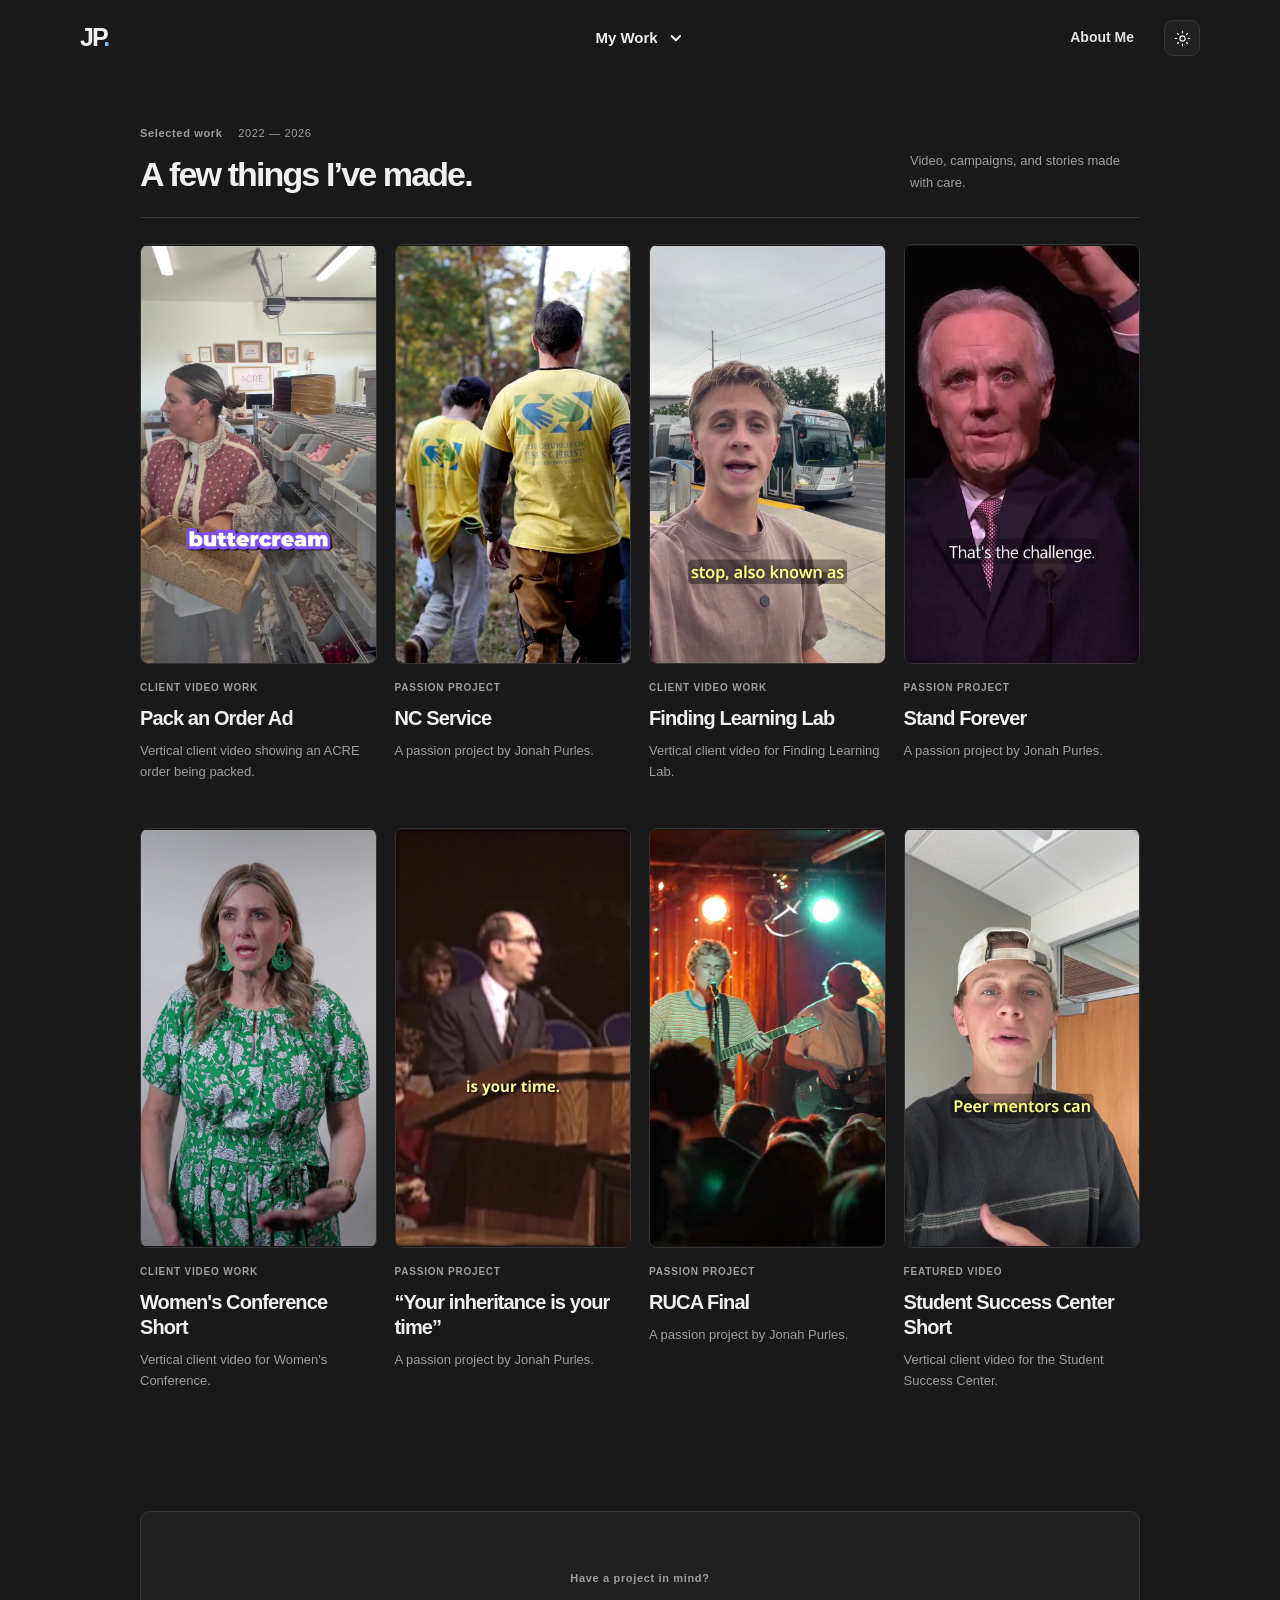
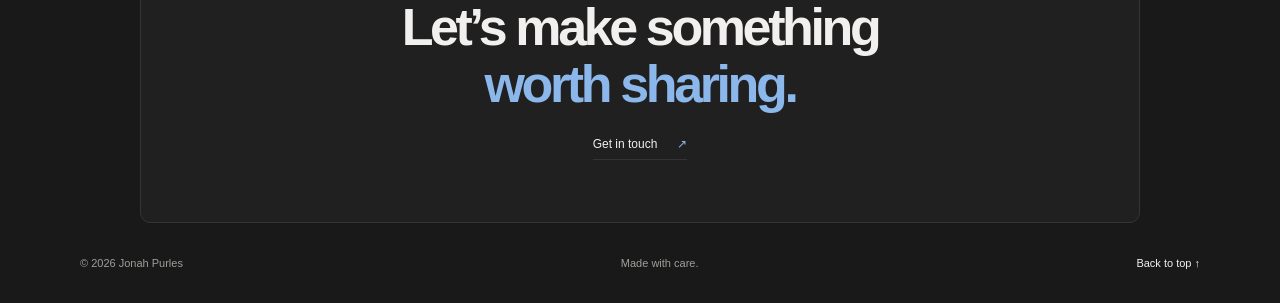
==== index.html @ 1779575d "Initial portfolio site" ====
<!doctype html>
<html lang="en" data-theme="dark">
  <head>
    <meta charset="utf-8" />
    <meta name="viewport" content="width=device-width, initial-scale=1" />
    <meta name="description" content="The content portfolio of Jonah Purles." />
    <meta name="theme-color" content="#191919" />
    <title>Jonah Purles — Content</title>
    <link rel="stylesheet" href="styles.css" />
    <script src="script.js" defer></script>
  </head>
  <body class="content-page">
    <header class="site-header" id="top">
      <a class="wordmark" href="index.html" aria-label="Jonah Purles, Content home">JP<span>.</span></a>
      <button class="nav-link work-menu-trigger is-current" type="button" aria-haspopup="dialog" aria-expanded="false" aria-controls="work-menu">
          <span class="work-menu-label">My Work</span>
          <svg class="menu-chevron" viewBox="0 0 16 16" aria-hidden="true"><path d="m4 6 4 4 4-4" /></svg>
      </button>
      <nav class="main-nav" aria-label="Main navigation">
        <a class="nav-link" href="about.html">About Me</a>
      </nav>
      <button class="theme-toggle" type="button" aria-label="Switch to light mode" title="Switch color theme">
        <svg class="icon-sun" viewBox="0 0 24 24" aria-hidden="true"><circle cx="12" cy="12" r="3.7"/><path d="M12 2v2m0 16v2M4.93 4.93l1.42 1.42m11.3 11.3 1.42 1.42M2 12h2m16 0h2M4.93 19.07l1.42-1.42m11.3-11.3 1.42-1.42"/></svg>
        <svg class="icon-moon" viewBox="0 0 24 24" aria-hidden="true"><path d="M20.2 15.2A8.6 8.6 0 0 1 8.8 3.8 8.7 8.7 0 1 0 20.2 15.2Z"/></svg>
      </button>
    </header>

    <div class="work-menu-overlay" hidden>
      <button class="work-menu-backdrop" type="button" tabindex="-1" aria-label="Close section menu"></button>
      <section class="work-menu-panel" id="work-menu" role="dialog" aria-modal="true" aria-label="Choose a portfolio section" tabindex="-1">
        <div class="work-menu-options" role="group" aria-label="Portfolio sections">
          <button class="work-menu-option is-selected" type="button" aria-pressed="true" data-section="all"><span>My Work</span></button>
          <button class="work-menu-option" type="button" aria-pressed="false" data-section="byu"><span>Client Video Work</span></button>
          <button class="work-menu-option" type="button" aria-pressed="false" data-section="ad-creation"><span>Ad Creation</span></button>
          <button class="work-menu-option" type="button" aria-pressed="false" data-section="passion"><span>Passion Projects</span></button>
          <button class="work-menu-option" type="button" aria-pressed="false" data-section="favorites"><span>My Favorites</span></button>
          <button class="work-menu-option" type="button" aria-pressed="false" data-section="archive"><span>Archive</span></button>
        </div>
      </section>
    </div>

    <main>
      <section class="work-section" id="work" aria-labelledby="work-title">
        <div class="section-heading"><div><p class="eyebrow">Selected work <span>2022 — 2026</span></p><h2 id="work-title">A few things I’ve made.</h2></div><p class="section-intro">Video, campaigns, and stories made with care.</p></div>
        <div class="work-list">
          <article class="work-item" data-sections="byu favorites ad-creation" data-home-featured>
            <div class="media-placeholder"><video class="project-video" muted playsinline loop preload="none" aria-hidden="true" data-src="assets/videos/acre-pack-an-order.mp4" data-poster="assets/posters/acre-pack-an-order.jpg"></video><img class="project-poster" src="assets/posters/acre-pack-an-order.jpg" alt="" aria-hidden="true"><div class="video-art art-one" aria-hidden="true"><span class="media-caption">CLIENT VIDEO WORK</span><span class="media-word">PACK AN<br />ORDER AD</span><span class="play-mark">▶</span></div></div>
            <div class="work-copy"><p class="work-index">CLIENT VIDEO WORK</p><h3>Pack an Order Ad</h3><p>Vertical client video showing an ACRE order being packed.</p></div>
          </article>
          <article class="work-item" data-sections="ad-creation">
            <div class="media-placeholder"><video class="project-video" muted playsinline loop preload="none" aria-hidden="true" data-src="" data-image="assets/images/course-load-ad.png"></video><img class="project-poster" src="assets/images/course-load-ad.png" alt="" aria-hidden="true"><div class="video-art art-two" aria-hidden="true"><span class="media-caption">AD CREATION</span><span class="media-word">COURSE<br />LOAD</span><span class="play-mark">▶</span></div></div>
            <div class="work-copy"><p class="work-index">AD CREATION</p><h3>Course Load</h3><p>Vertical ad creative for BYU Independent Study.</p></div>
          </article>
          <article class="work-item" data-sections="passion favorites" data-passion-order="1" data-home-featured>
            <div class="media-placeholder"><video class="project-video" muted playsinline loop preload="none" aria-hidden="true" data-src="assets/videos/nc-service.mp4" data-poster="assets/posters/nc-service.jpg"></video><img class="project-poster" src="assets/posters/nc-service.jpg" alt="" aria-hidden="true"><div class="video-art art-three" aria-hidden="true"><span class="media-caption">PASSION PROJECT</span><span class="media-word">NC<br />SERVICE</span><span class="play-mark">▶</span></div></div>
            <div class="work-copy"><p class="work-index">PASSION PROJECT</p><h3>NC Service</h3><p>A passion project by Jonah Purles.</p></div>
          </article>
          <article class="work-item" data-sections="byu" data-home-featured>
            <div class="media-placeholder"><video class="project-video" muted playsinline loop preload="none" aria-hidden="true" data-src="assets/videos/finding-learning-lab.mp4" data-poster="assets/posters/finding-learning-lab.jpg"></video><img class="project-poster" src="assets/posters/finding-learning-lab.jpg" alt="" aria-hidden="true"><div class="video-art art-four" aria-hidden="true"><span class="media-caption">CLIENT VIDEO WORK</span><span class="media-word">LEARNING<br />LAB</span><span class="play-mark">▶</span></div></div>
            <div class="work-copy"><p class="work-index">CLIENT VIDEO WORK</p><h3>Finding Learning Lab</h3><p>Vertical client video for Finding Learning Lab.</p></div>
          </article>
          <article class="work-item" data-sections="ad-creation">
            <div class="media-placeholder"><video class="project-video" muted playsinline loop preload="none" aria-hidden="true" data-src="" data-image="assets/images/high-school-values-ad.png"></video><img class="project-poster" src="assets/images/high-school-values-ad.png" alt="" aria-hidden="true"><div class="video-art art-five" aria-hidden="true"><span class="media-caption">AD CREATION</span><span class="media-word">HIGH SCHOOL<br />VALUES</span><span class="play-mark">▶</span></div></div>
            <div class="work-copy"><p class="work-index">AD CREATION</p><h3>High School Values</h3><p>Vertical ad creative for BYU Independent Study.</p></div>
          </article>
          <article class="work-item" data-sections="passion favorites" data-passion-order="3" data-home-featured>
            <div class="media-placeholder"><video class="project-video" muted playsinline loop preload="none" aria-hidden="true" data-src="assets/videos/stand-forever.mp4" data-poster="assets/posters/stand-forever.jpg"></video><img class="project-poster" src="assets/posters/stand-forever.jpg" alt="" aria-hidden="true"><div class="video-art art-six" aria-hidden="true"><span class="media-caption">PASSION PROJECT</span><span class="media-word">STAND<br />FOREVER</span><span class="play-mark">▶</span></div></div>
            <div class="work-copy"><p class="work-index">PASSION PROJECT</p><h3>Stand Forever</h3><p>A passion project by Jonah Purles.</p></div>
          </article>
          <article class="work-item" data-sections="byu" data-home-featured>
            <div class="media-placeholder"><video class="project-video" muted playsinline loop preload="none" aria-hidden="true" data-src="assets/videos/wcsc-steps.mp4" data-poster="assets/posters/wcsc-steps.jpg"></video><img class="project-poster" src="assets/posters/wcsc-steps.jpg" alt="" aria-hidden="true"><div class="video-art art-one" aria-hidden="true"><span class="media-caption">CLIENT VIDEO WORK</span><span class="media-word">WOMEN'S<br />CONFERENCE</span><span class="play-mark">▶</span></div></div>
            <div class="work-copy"><p class="work-index">CLIENT VIDEO WORK</p><h3>Women's Conference Short</h3><p>Vertical client video for Women's Conference.</p></div>
          </article>
          <article class="work-item" data-sections="ad-creation">
            <div class="media-placeholder"><video class="project-video" muted playsinline loop preload="none" aria-hidden="true" data-src="" data-image="assets/images/spooky-semester-ad.png"></video><img class="project-poster" src="assets/images/spooky-semester-ad.png" alt="" aria-hidden="true"><div class="video-art art-two" aria-hidden="true"><span class="media-caption">AD CREATION</span><span class="media-word">SPOOKY<br />SEMESTER</span><span class="play-mark">▶</span></div></div>
            <div class="work-copy"><p class="work-index">AD CREATION</p><h3>Spooky Semester</h3><p>Vertical ad creative for BYU Independent Study.</p></div>
          </article>
          <article class="work-item" data-sections="passion" data-passion-order="4" data-home-featured>
            <div class="media-placeholder"><video class="project-video" muted playsinline loop preload="none" aria-hidden="true" data-src="assets/videos/eyring-inheritance.mp4" data-poster="assets/posters/eyring-inheritance.jpg"></video><img class="project-poster" src="assets/posters/eyring-inheritance.jpg" alt="" aria-hidden="true"><div class="video-art art-three" aria-hidden="true"><span class="media-caption">PASSION PROJECT</span><span class="media-word">YOUR<br />INHERITANCE<br />IS YOUR TIME</span><span class="play-mark">▶</span></div></div>
            <div class="work-copy"><p class="work-index">PASSION PROJECT</p><h3>“Your inheritance is your time”</h3><p>A passion project by Jonah Purles.</p></div>
          </article>
          <article class="work-item" data-sections="passion favorites" data-passion-order="2" data-home-featured>
            <div class="media-placeholder"><video class="project-video" muted playsinline loop preload="none" aria-hidden="true" data-src="assets/videos/ruca-final.mp4" data-poster="assets/posters/ruca-final.jpg"></video><img class="project-poster" src="assets/posters/ruca-final.jpg" alt="" aria-hidden="true"><div class="video-art art-four" aria-hidden="true"><span class="media-caption">PASSION PROJECT</span><span class="media-word">RUCA<br />FINAL</span><span class="play-mark">▶</span></div></div>
            <div class="work-copy"><p class="work-index">PASSION PROJECT</p><h3>RUCA Final</h3><p>A passion project by Jonah Purles.</p></div>
          </article>
          <article class="work-item" data-sections="featured" data-home-featured>
            <div class="media-placeholder"><video class="project-video" muted playsinline loop preload="none" aria-hidden="true" data-src="assets/videos/sscs-when-classes.mp4" data-poster="assets/posters/sscs-when-classes.jpg"></video><img class="project-poster" src="assets/posters/sscs-when-classes.jpg" alt="" aria-hidden="true"><div class="video-art art-five" aria-hidden="true"><span class="media-caption">CLIENT VIDEO WORK</span><span class="media-word">STUDENT SUCCESS<br />CENTER</span><span class="play-mark">▶</span></div></div>
            <div class="work-copy"><p class="work-index">FEATURED VIDEO</p><h3>Student Success Center Short</h3><p>Vertical client video for the Student Success Center.</p></div>
          </article>
          <article class="work-item" data-sections="byu ad-creation">
            <div class="media-placeholder"><video class="project-video" muted playsinline loop preload="none" aria-hidden="true" data-src="assets/videos/acre-savor-fall.mp4" data-poster="assets/posters/acre-savor-fall.jpg"></video><img class="project-poster" src="assets/posters/acre-savor-fall.jpg" alt="" aria-hidden="true"><div class="video-art art-six" aria-hidden="true"><span class="media-caption">CLIENT VIDEO WORK</span><span class="media-word">ACRE<br />FALL</span><span class="play-mark">▶</span></div></div>
            <div class="work-copy"><p class="work-index">CLIENT VIDEO WORK</p><h3>ACRE — Savor Fall</h3><p>Vertical client video for ACRE.</p></div>
          </article>
          <article class="work-item is-landscape" data-sections="byu" data-aspect="16/9">
            <div class="media-placeholder"><video class="project-video" muted playsinline loop preload="none" aria-hidden="true" data-src="assets/videos/dean-baseball-pitch.mp4" data-poster="assets/posters/dean-baseball-pitch.jpg"></video><img class="project-poster" src="assets/posters/dean-baseball-pitch.jpg" alt="" aria-hidden="true"><div class="video-art art-one" aria-hidden="true"><span class="media-caption">CLIENT VIDEO WORK</span><span class="media-word">BASEBALL<br />PITCH</span><span class="play-mark">▶</span></div></div>
            <div class="work-copy"><p class="work-index">CLIENT VIDEO WORK</p><h3>Dean Baseball Pitch</h3><p>Landscape client video for Dean.</p></div>
          </article>
          <article class="work-item is-landscape" data-sections="byu" data-aspect="16/9">
            <div class="media-placeholder"><video class="project-video" muted playsinline loop preload="none" aria-hidden="true" data-src="assets/videos/habits-for-life-reel.mp4" data-poster="assets/posters/habits-for-life-reel.jpg"></video><img class="project-poster" src="assets/posters/habits-for-life-reel.jpg" alt="" aria-hidden="true"><div class="video-art art-five" aria-hidden="true"><span class="media-caption">CLIENT VIDEO WORK</span><span class="media-word">HABITS<br />FOR LIFE</span><span class="play-mark">▶</span></div></div>
            <div class="work-copy"><p class="work-index">CLIENT VIDEO WORK</p><h3>Habits for Life Reel</h3><p>Landscape client video for Habits for Life.</p></div>
          </article>
          <article class="work-item is-landscape" data-sections="byu" data-aspect="16/9">
            <div class="media-placeholder"><video class="project-video" muted playsinline loop preload="none" aria-hidden="true" data-src="assets/videos/church-history-trip-edit.mp4" data-poster="assets/posters/church-history-trip-edit.jpg"></video><img class="project-poster" src="assets/posters/church-history-trip-edit.jpg" alt="" aria-hidden="true"><div class="video-art art-two" aria-hidden="true"><span class="media-caption">CLIENT VIDEO WORK</span><span class="media-word">CHURCH<br />HISTORY</span><span class="play-mark">▶</span></div></div>
            <div class="work-copy"><p class="work-index">CLIENT VIDEO WORK</p><h3>Church History Trip Edit</h3><p>Landscape edit for a church history trip.</p></div>
          </article>
          <article class="work-item" data-sections="passion" data-passion-order="5">
            <div class="media-placeholder"><video class="project-video" muted playsinline loop preload="none" aria-hidden="true" data-src="assets/videos/tron-edit.mp4" data-poster="assets/posters/tron-edit.jpg"></video><img class="project-poster" src="assets/posters/tron-edit.jpg" alt="" aria-hidden="true"><div class="video-art art-three" aria-hidden="true"><span class="media-caption">PASSION PROJECT</span><span class="media-word">TRON<br />EDIT</span><span class="play-mark">▶</span></div></div>
            <div class="work-copy"><p class="work-index">PASSION PROJECT</p><h3>Tron Edit</h3><p>A passion project by Jonah Purles.</p></div>
          </article>
          <article class="work-item is-landscape" data-sections="passion" data-passion-order="6" data-aspect="16/9">
            <div class="media-placeholder"><video class="project-video" muted playsinline loop preload="none" aria-hidden="true" data-src="assets/videos/arri-creative.mp4" data-poster="assets/posters/arri-creative.jpg"></video><img class="project-poster" src="assets/posters/arri-creative.jpg" alt="" aria-hidden="true"><div class="video-art art-four" aria-hidden="true"><span class="media-caption">PASSION PROJECT</span><span class="media-word">ARRI<br />CREATIVE</span><span class="play-mark">▶</span></div></div>
            <div class="work-copy"><p class="work-index">PASSION PROJECT</p><h3>ARRI Creative</h3><p>A passion project by Jonah Purles.</p></div>
          </article>
          
          <article class="work-item" data-sections="ad-creation">
            <div class="media-placeholder"><video class="project-video" muted playsinline loop preload="none" aria-hidden="true" data-src="" data-image="assets/images/secret-to-success-ad.png"></video><img class="project-poster" src="assets/images/secret-to-success-ad.png" alt="" aria-hidden="true"><div class="video-art art-four" aria-hidden="true"><span class="media-caption">AD CREATION</span><span class="media-word">THE SECRET<br />TO SUCCESS</span><span class="play-mark">▶</span></div></div>
            <div class="work-copy"><p class="work-index">AD CREATION</p><h3>The Secret to Your Teen’s Success</h3><p>Vertical ad creative for BYU Independent Study.</p></div>
          </article>
          <article class="work-item" data-sections="ad-creation">
            <div class="media-placeholder"><video class="project-video" muted playsinline loop preload="none" aria-hidden="true" data-src="" data-image="assets/images/dont-study-alone-ad.png"></video><img class="project-poster" src="assets/images/dont-study-alone-ad.png" alt="" aria-hidden="true"><div class="video-art art-six" aria-hidden="true"><span class="media-caption">AD CREATION</span><span class="media-word">DON'T STUDY<br />ALONE</span><span class="play-mark">▶</span></div></div>
            <div class="work-copy"><p class="work-index">AD CREATION</p><h3>Don’t Study Alone</h3><p>Vertical ad creative for BYU Independent Study.</p></div>
          </article>
          <p class="work-empty" hidden>Nothing in the archive yet.</p>
        </div>
      </section>

      <section class="contact-band" id="contact"><p class="eyebrow">Have a project in mind?</p><h2>Let’s make something<br /><em>worth sharing.</em></h2><a class="contact-link" href="mailto:hello@example.com">Get in touch <span>↗</span></a></section>
    </main>
    <footer class="site-footer"><span>© <span data-year></span> Jonah Purles</span><span>Made with care.</span><a href="#top" aria-label="Back to top">Back to top ↑</a></footer>
    <dialog class="project-dialog" aria-labelledby="project-dialog-title">
      <button class="project-dialog-close" type="button" aria-label="Close project details">×</button>
      <div class="project-dialog-inner">
        <div class="project-dialog-media">
          <video class="project-dialog-video" controls playsinline preload="none" hidden></video>
          <div class="project-dialog-placeholder" hidden></div>
        </div>
        <div class="project-dialog-copy">
          <p class="eyebrow project-dialog-section"></p>
          <h2 id="project-dialog-title"></h2>
          <p class="project-dialog-description"></p>
        </div>
      </div>
    </dialog>
  </body>
</html>
---- styles.css ----
:root {
  color-scheme: dark;
  --page: #191919;
  --panel: #202020;
  --panel-raised: #252526;
  --ink: #f1f0ee;
  --muted: #a09e9a;
  --line: #343434;
  --accent: #8bb7eb;
  --accent-soft: #202b38;
  --sans: Inter, ui-sans-serif, -apple-system, BlinkMacSystemFont, "Segoe UI", sans-serif;
}

[data-theme="light"] {
  color-scheme: light;
  --page: #ffffff;
  --panel: #f5f5f4;
  --panel-raised: #efeff0;
  --ink: #242424;
  --muted: #73726f;
  --line: #e8e7e5;
  --accent: #3478b9;
  --accent-soft: #eaf2fb;
}

* { box-sizing: border-box; }
html { scroll-behavior: smooth; }
body { margin: 0; background: var(--page); color: var(--ink); font: 15px/1.65 var(--sans); transition: background .25s, color .25s; }
a { color: inherit; }
.site-header { position: relative; width: min(1120px, calc(100% - 64px)); height: 76px; margin: auto; display: flex; align-items: center; justify-content: space-between; }
.wordmark { font-size: 25px; font-weight: 760; letter-spacing: -.08em; text-decoration: none; }
.wordmark span { color: var(--accent); }
.main-nav { display: flex; align-items: center; gap: 30px; margin-left: auto; margin-right: 30px; }
.nav-link { color: var(--muted); font-size: 13px; text-decoration: none; transition: color .2s; }
.main-nav .nav-link[href="about.html"] { color: color-mix(in srgb, var(--ink) 82%, var(--muted)); font-size: 14px; font-weight: 580; }
.nav-link:hover, .nav-link.is-current { color: var(--ink); }
.nav-link.is-current { text-decoration: underline; text-decoration-color: var(--accent); text-decoration-thickness: 2px; text-underline-offset: 7px; }
.work-menu-trigger { position: absolute; left: 50%; top: 50%; display: inline-flex; align-items: center; gap: 10px; padding: 9px 14px; transform: translate(-50%, -50%); border: 0; border-radius: 8px; background: transparent; color: var(--ink); font: inherit; font-size: 15px; font-weight: 650; cursor: pointer; transition: background .2s; }
.work-menu-trigger:hover { background: var(--panel); }
.work-menu-trigger:focus-visible { outline: 2px solid var(--accent); outline-offset: 3px; }
.work-menu-trigger.is-current { text-decoration: none; }
.menu-chevron { width: 17px; height: 17px; fill: none; stroke: currentColor; stroke-width: 1.8; stroke-linecap: round; stroke-linejoin: round; transition: transform .2s; }
.work-menu-trigger[aria-expanded="true"] .menu-chevron { transform: rotate(180deg); }
.work-menu-overlay[hidden] { display: none !important; }
.work-menu-overlay { position: fixed; inset: 0; z-index: 20; display: grid; justify-items: center; align-content: start; padding: 86px 20px 30px; }
.work-menu-backdrop { position: absolute; inset: 0; width: 100%; height: 100%; border: 0; background: color-mix(in srgb, var(--page) 64%, transparent); backdrop-filter: blur(12px); -webkit-backdrop-filter: blur(12px); animation: menu-backdrop-in .2s ease both; cursor: default; }
.work-menu-panel { position: relative; z-index: 1; width: min(620px, 100%); padding: 0; border: 0; background: transparent; box-shadow: none; }
.work-menu-panel:focus { outline: none; }
.work-menu-options { display: flex; flex-direction: column; align-items: center; gap: 9px; }
.work-menu-option { min-height: 41px; max-width: 100%; padding: 5px 12px; border: 0; border-radius: 0; background: transparent; color: color-mix(in srgb, var(--ink) 58%, var(--muted)); font: 430 clamp(17px, 2.2vw, 21px)/1.35 var(--sans); letter-spacing: -.025em; text-align: center; cursor: pointer; opacity: 0; animation: menu-option-fall .42s cubic-bezier(.2,.8,.2,1) both; transition: color .2s ease, transform .24s cubic-bezier(.2,.8,.2,1); }
.work-menu-option:nth-child(1) { animation-delay: .02s; }
.work-menu-option:nth-child(2) { animation-delay: .07s; }
.work-menu-option:nth-child(3) { animation-delay: .12s; }
.work-menu-option:nth-child(4) { animation-delay: .17s; }
.work-menu-option:nth-child(5) { animation-delay: .22s; }
.work-menu-option:nth-child(6) { animation-delay: .27s; }
.work-menu-option:hover, .work-menu-option:focus-visible { color: var(--ink); transform: translateY(-2px) scale(1.16); }
.work-menu-option:focus-visible { outline: 0; text-decoration: underline; text-decoration-color: var(--accent); text-underline-offset: 7px; }
.work-menu-option.is-selected { font-weight: 430; }
body.menu-open { overflow: hidden; }
.theme-toggle { width: 36px; height: 36px; display: grid; place-items: center; padding: 0; border: 1px solid var(--line); border-radius: 9px; background: var(--panel); color: var(--ink); cursor: pointer; transition: background .2s, border-color .2s, transform .2s; }
.theme-toggle:hover { background: var(--panel-raised); border-color: var(--muted); transform: translateY(-1px); }
.theme-toggle svg { width: 17px; height: 17px; fill: none; stroke: currentColor; stroke-width: 1.6; stroke-linecap: round; stroke-linejoin: round; }
.icon-moon { display: none; }
[data-theme="light"] .icon-sun { display: none; }
[data-theme="light"] .icon-moon { display: block; }
.work-section, .about-hero, .about-values { width: min(1000px, calc(100% - 64px)); margin-inline: auto; }
.eyebrow { margin: 0 0 12px; color: var(--muted); font-size: 11px; font-weight: 550; letter-spacing: .06em; }
.work-section { padding-top: 48px; padding-bottom: 100px; animation: rise-in .6s .08s ease-out both; }
.section-heading { display: flex; align-items: end; justify-content: space-between; gap: 24px; padding-bottom: 22px; border-bottom: 1px solid var(--line); }
.section-heading .eyebrow span { margin-left: 12px; color: var(--muted); font-weight: 400; }
.section-heading h2 { margin: 0; font-size: clamp(25px, 4vw, 34px); font-weight: 620; letter-spacing: -.055em; line-height: 1.2; }
.section-intro { max-width: 230px; margin: 0 0 2px; color: var(--muted); font-size: 13px; }
.work-list { display: grid; grid-template-columns: repeat(4, minmax(0, 1fr)); align-items: start; gap: 26px 18px; padding-top: 26px; }
.work-item { min-width: 0; display: grid; align-content: start; gap: 16px; }
.work-item.is-landscape { grid-column: span 2; }
.work-item.is-landscape-start { grid-column: 1 / span 2; }
.work-item[hidden] { display: none !important; }
.work-empty { grid-column: 1 / -1; margin: 4px 0 0; padding: 34px 0; color: var(--muted); font-size: 14px; text-align: center; }
.work-empty[hidden] { display: none !important; }
.work-copy { transition: transform .28s cubic-bezier(.2,.8,.2,1); }
.work-item:hover .work-copy, .work-item:focus-within .work-copy { transform: translateY(-2px); }
.media-placeholder { min-width: 0; position: relative; aspect-ratio: 9 / 16; overflow: hidden; border: 1px solid var(--line); border-radius: 8px; background: var(--panel); transition: transform .28s cubic-bezier(.2,.8,.2,1), border-color .2s; }
.work-item.is-landscape .media-placeholder { aspect-ratio: 16 / 9; }
.work-item:hover .media-placeholder, .work-item:focus-within .media-placeholder { z-index: 1; transform: scale(1.025); border-color: color-mix(in srgb, var(--accent) 55%, var(--line)); }
.video-art { position: absolute; inset: 0; display: grid; place-items: center; overflow: hidden; transition: opacity .22s ease, transform .4s cubic-bezier(.2,.8,.2,1); }
.project-video { width: 100%; height: 100%; position: absolute; inset: 0; z-index: 1; object-fit: contain; background: var(--page); opacity: 0; transition: opacity .22s ease; }
.project-poster { display: none; width: 100%; height: 100%; position: absolute; inset: 0; z-index: 2; object-fit: contain; background: var(--page); transition: opacity .22s ease; }
.media-placeholder.has-poster .project-poster { display: block; }
.media-placeholder.has-poster .video-art, .media-placeholder.has-poster .media-hint { opacity: 0; }
.media-placeholder.is-playing .project-poster { opacity: 0; }
.media-placeholder.is-playing .project-video { opacity: 1; }
.media-placeholder.is-playing .video-art { opacity: 0; transform: scale(1.025); }
.media-placeholder.is-playing .media-hint, .media-placeholder.is-playing .play-mark { opacity: 0; }
.project-open { position: absolute; inset: 0; z-index: 4; width: 100%; height: 100%; padding: 0; border: 0; background: transparent; cursor: pointer; }
.project-open:focus-visible { outline: 2px solid var(--accent); outline-offset: -5px; }
.section-gallery .work-section { width: min(1200px, calc(100% - 96px)); padding-top: 28px; padding-bottom: 64px; }
.section-gallery .section-heading, .section-gallery .work-copy, .section-gallery .contact-band, .section-gallery .site-footer { display: none !important; }
.section-gallery .work-list { gap: 24px; padding-top: 0; }
.section-gallery .work-item.is-landscape { order: 99; }
.section-gallery .work-item.is-landscape-start { grid-column: 1 / span 2; }
.section-gallery .work-item.is-landscape-solo { grid-column: 1 / span 2; }
.section-gallery .media-caption, .section-gallery .media-word, .section-gallery .play-mark, .section-gallery .media-hint { display: none !important; }
.section-gallery .media-placeholder { border-radius: 6px; }
.section-gallery[data-active-section="passion"] .work-item[data-passion-order="1"] { order: 1; }
.section-gallery[data-active-section="passion"] .work-item[data-passion-order="2"] { order: 2; }
.section-gallery[data-active-section="passion"] .work-item[data-passion-order="3"] { order: 3; }
.section-gallery[data-active-section="passion"] .work-item[data-passion-order="4"] { order: 4; }
.section-gallery[data-active-section="passion"] .work-item[data-passion-order="5"] { order: 5; }
.section-gallery[data-active-section="passion"] .work-item[data-passion-order="6"] { order: 6; }
.art-one { background: linear-gradient(140deg, #292630, #222126 62%, #29252d); }
.art-two { background: linear-gradient(140deg, #242a29, #202423 60%, #292b28); }
.art-three { background: linear-gradient(140deg, #2d2826, #242322 62%, #2c2828); }
.art-four { background: linear-gradient(140deg, #262a35, #20242c 62%, #292630); }
.art-five { background: linear-gradient(140deg, #2d2629, #25232a 62%, #30272d); }
.art-six { background: linear-gradient(140deg, #272c29, #202522 62%, #2b2d29); }
[data-theme="light"] .art-one { background: linear-gradient(140deg, #eeeafb, #e8e5f2 62%, #f3effb); }
[data-theme="light"] .art-two { background: linear-gradient(140deg, #e9eeeb, #e3e9e6 60%, #f1f2ef); }
[data-theme="light"] .art-three { background: linear-gradient(140deg, #f1eae5, #eee6e1 62%, #f5efeb); }
[data-theme="light"] .art-four { background: linear-gradient(140deg, #e9ebf1, #e4e7ef 62%, #f0edf5); }
[data-theme="light"] .art-five { background: linear-gradient(140deg, #f1e9eb, #eee5ea 62%, #f5edf0); }
[data-theme="light"] .art-six { background: linear-gradient(140deg, #e9eee9, #e3e9e4 62%, #f0f1ec); }
.video-art::before, .video-art::after { content: ""; position: absolute; width: 28%; aspect-ratio: 1; border: 1px solid color-mix(in srgb, var(--accent) 38%, transparent); border-radius: 50%; transform: translate(60%, 4%); }
.video-art::after { width: 40%; transform: translate(55%, 4%); opacity: .45; }
.art-two::before, .art-two::after { border-radius: 12px; transform: translate(58%, 4%) rotate(20deg); }
.art-three::before, .art-three::after { width: 22%; border-radius: 8px; transform: translate(70%, 10%) rotate(45deg); }
.art-four::before, .art-four::after { width: 34%; transform: translate(58%, 6%) rotate(18deg); }
.art-five::before, .art-five::after { border-radius: 8px 50% 8px 50%; transform: translate(58%, 4%) rotate(-18deg); }
.art-six::before, .art-six::after { width: 24%; border-radius: 50% 50% 8px 8px; transform: translate(70%, 10%); }
[data-theme="light"] .video-art::before, [data-theme="light"] .video-art::after { border-color: color-mix(in srgb, var(--accent) 30%, #ffffff); }
.media-word { position: relative; z-index: 1; margin-left: -5%; color: color-mix(in srgb, var(--ink) 82%, transparent); font-size: clamp(25px, 4vw, 48px); font-weight: 650; letter-spacing: -.075em; line-height: .91; }
.media-caption { position: absolute; left: 17px; bottom: 15px; color: var(--muted); font-size: 9px; letter-spacing: .12em; }
.play-mark { position: absolute; top: 50%; left: 50%; z-index: 2; display: grid; width: 38px; height: 38px; place-items: center; padding-left: 2px; transform: translate(-50%, -50%); border: 1px solid color-mix(in srgb, var(--ink) 25%, transparent); border-radius: 50%; background: color-mix(in srgb, var(--page) 62%, transparent); color: var(--ink); font-size: 10px; backdrop-filter: blur(8px); }
.media-hint { position: absolute; right: 10px; bottom: 10px; z-index: 3; padding: 3px 7px; border-radius: 4px; background: var(--page); color: var(--muted); font-size: 9px; letter-spacing: .04em; text-transform: uppercase; }
.work-copy { max-width: 360px; }
.work-index { margin: 0 0 9px; color: var(--muted); font-size: 10px; font-weight: 550; letter-spacing: .08em; }
.work-index span { color: var(--accent); padding: 0 4px; }
.work-copy h3 { margin: 0 0 9px; font-size: 20px; font-weight: 620; letter-spacing: -.045em; line-height: 1.25; }
.work-copy > p:not(.work-index) { max-width: 340px; margin: 0 0 19px; color: var(--muted); font-size: 13px; }
.text-link, .contact-link { display: inline-flex; align-items: center; gap: 20px; padding-bottom: 4px; border-bottom: 1px solid var(--line); color: var(--ink); font-size: 12px; text-decoration: none; }
.text-link span, .contact-link span { color: var(--accent); transition: transform .2s; }
.text-link:hover span, .contact-link:hover span { transform: translate(3px, -2px); }
.contact-band { width: min(1000px, calc(100% - 64px)); margin: 0 auto; padding: 57px 32px 62px; border: 1px solid var(--line); border-radius: 10px; background: var(--panel); text-align: center; }
.contact-band h2 { margin: 0; font-size: clamp(32px, 5vw, 52px); font-weight: 620; letter-spacing: -.065em; line-height: 1.1; }
.contact-band h2 em { color: var(--accent); font-style: normal; }
.contact-link { margin-top: 22px; }
.site-footer { width: min(1120px, calc(100% - 64px)); min-height: 80px; margin: auto; display: flex; align-items: center; justify-content: space-between; gap: 16px; color: var(--muted); font-size: 11px; }
.site-footer a { color: var(--ink); text-decoration: none; }
.project-dialog { position: relative; width: min(980px, calc(100% - 32px)); max-width: none; max-height: 90vh; padding: 0; overflow: auto; border: 1px solid var(--line); border-radius: 12px; background: var(--panel); color: var(--ink); }
.project-dialog::backdrop { background: color-mix(in srgb, #000000 78%, transparent); backdrop-filter: blur(12px); }
.project-dialog-inner { min-height: 100%; display: grid; grid-template-columns: auto minmax(240px, 1fr); align-items: center; justify-content: center; gap: 42px; padding: 30px; }
.project-dialog-close { position: absolute; top: 12px; right: 14px; z-index: 2; width: 38px; height: 38px; border: 1px solid var(--line); border-radius: 50%; background: color-mix(in srgb, var(--panel) 85%, transparent); color: var(--ink); font: 300 26px/1 var(--sans); cursor: pointer; }
.project-dialog-close:hover { background: var(--panel-raised); }
.project-dialog-media { position: relative; height: min(78vh, 760px); aspect-ratio: 9 / 16; overflow: hidden; border-radius: 7px; background: var(--page); }
.project-dialog-media.is-landscape { width: min(480px, 100%); height: auto; aspect-ratio: 16 / 9; }
.project-dialog-video { width: 100%; height: 100%; object-fit: contain; background: #090909; }
.project-dialog-video[hidden], .project-dialog-placeholder[hidden] { display: none !important; }
.project-dialog-placeholder { position: relative; width: 100%; height: 100%; overflow: hidden; }
.project-dialog-placeholder > img { display: block; width: 100%; height: 100%; object-fit: contain; }
.project-dialog-copy { max-width: 350px; padding-right: 22px; }
.project-dialog-section { text-transform: uppercase; }
.project-dialog-copy h2 { margin: 0 0 14px; font-size: clamp(28px, 4vw, 42px); font-weight: 620; letter-spacing: -.055em; line-height: 1.1; }
.project-dialog-description { margin: 0; color: var(--muted); font-size: 14px; }
.about-main { padding-bottom: 1px; }
.about-hero { padding-top: 68px; padding-bottom: 56px; animation: rise-in .55s ease-out both; }
.about-hero > h1 { margin: 0 0 42px; font-size: clamp(40px, 6vw, 66px); font-weight: 660; letter-spacing: -.07em; line-height: 1.04; }
.about-hero > h1 em { color: var(--accent); font-style: normal; }
.about-split { display: grid; grid-template-columns: 1fr .9fr; align-items: center; gap: 10%; }
.profile-card { min-height: 0; aspect-ratio: 4 / 5; padding: 0; position: relative; overflow: hidden; border: 1px solid var(--line); border-radius: 10px; background: var(--accent-soft); }
.profile-photo { display: block; width: 100%; height: 100%; object-fit: cover; object-position: center 46%; }
.about-copy { max-width: 420px; }
.about-lede { margin: 0 0 19px; font-size: 22px; font-weight: 570; letter-spacing: -.035em; line-height: 1.4; }
.about-copy p:not(.about-lede) { margin: 0 0 16px; color: var(--muted); font-size: 13px; }
.about-copy .text-link { margin-top: 7px; }
.about-values { padding-top: 24px; padding-bottom: 88px; }
.belief-grid { display: grid; grid-template-columns: repeat(3, 1fr); gap: 25px; padding-top: 19px; border-top: 1px solid var(--line); }
.belief-grid p { margin: 0; font-size: 15px; font-weight: 530; letter-spacing: -.02em; }
.belief-grid span { display: block; margin-bottom: 10px; color: var(--accent); font-size: 10px; letter-spacing: .08em; }
.about-contact { margin-bottom: 0; }
@keyframes rise-in { from { opacity: 0; transform: translateY(10px); } to { opacity: 1; transform: translateY(0); } }
@keyframes menu-backdrop-in { from { opacity: 0; } to { opacity: 1; } }
@keyframes menu-option-fall { from { opacity: 0; translate: 0 -16px; } to { opacity: 1; translate: 0 0; } }
@media (max-width: 1100px) { .work-list, .section-gallery .work-list { grid-template-columns: repeat(4, minmax(0, 1fr)); } }
@media (max-width: 720px) {
  .site-header, .site-footer { width: min(100% - 40px, 1120px); }
  .work-section, .about-hero, .about-values, .contact-band { width: min(100% - 40px, 1000px); }
  .work-section { padding-top: 36px; padding-bottom: 70px; }
  .section-heading { align-items: start; flex-direction: column; gap: 12px; }
  .section-intro { max-width: 320px; }
  .work-list { grid-template-columns: repeat(2, minmax(0, 1fr)); gap: 30px 18px; }
  .section-gallery .work-list { grid-template-columns: repeat(2, minmax(0, 1fr)); }
  .work-item.is-landscape { grid-column: span 2; }
  .section-gallery .work-section { width: min(100% - 40px, 1320px); padding-top: 20px; }
  .work-copy { max-width: none; }
  .media-word { font-size: clamp(33px, 9vw, 48px); }
  .contact-band { padding: 45px 20px 49px; }
  .about-hero { padding-top: 45px; padding-bottom: 38px; }
  .about-hero > h1 { margin-bottom: 29px; }
  .about-split { grid-template-columns: 1fr; gap: 28px; }
  .profile-card { width: min(100%, 430px); justify-self: center; }
  .about-copy { max-width: 570px; }
  .about-values { padding-bottom: 60px; }
  .belief-grid { grid-template-columns: 1fr; gap: 20px; }
  .belief-grid p { display: flex; align-items: baseline; gap: 14px; }
  .belief-grid span { flex: 0 0 20px; margin: 0; }
  .project-dialog { width: calc(100% - 24px); max-height: 92vh; }
  .project-dialog-inner { grid-template-columns: 1fr; gap: 20px; padding: 24px; }
  .project-dialog-media { height: min(55vh, 500px); justify-self: center; }
  .project-dialog-copy { max-width: none; padding: 0 2px 4px; }
}
@media (max-width: 520px) { .work-list { grid-template-columns: repeat(2, minmax(0, 1fr)); gap: 22px 14px; } }
@media (max-width: 520px) { .work-menu-overlay { padding-top: 82px; } .work-menu-options { gap: 6px; } .work-menu-option { min-height: 40px; padding-inline: 8px; font-size: 17px; } }
@media (prefers-reduced-motion: reduce) { *, *::before, *::after { scroll-behavior: auto !important; animation-duration: .01ms !important; animation-iteration-count: 1 !important; transition-duration: .01ms !important; } }
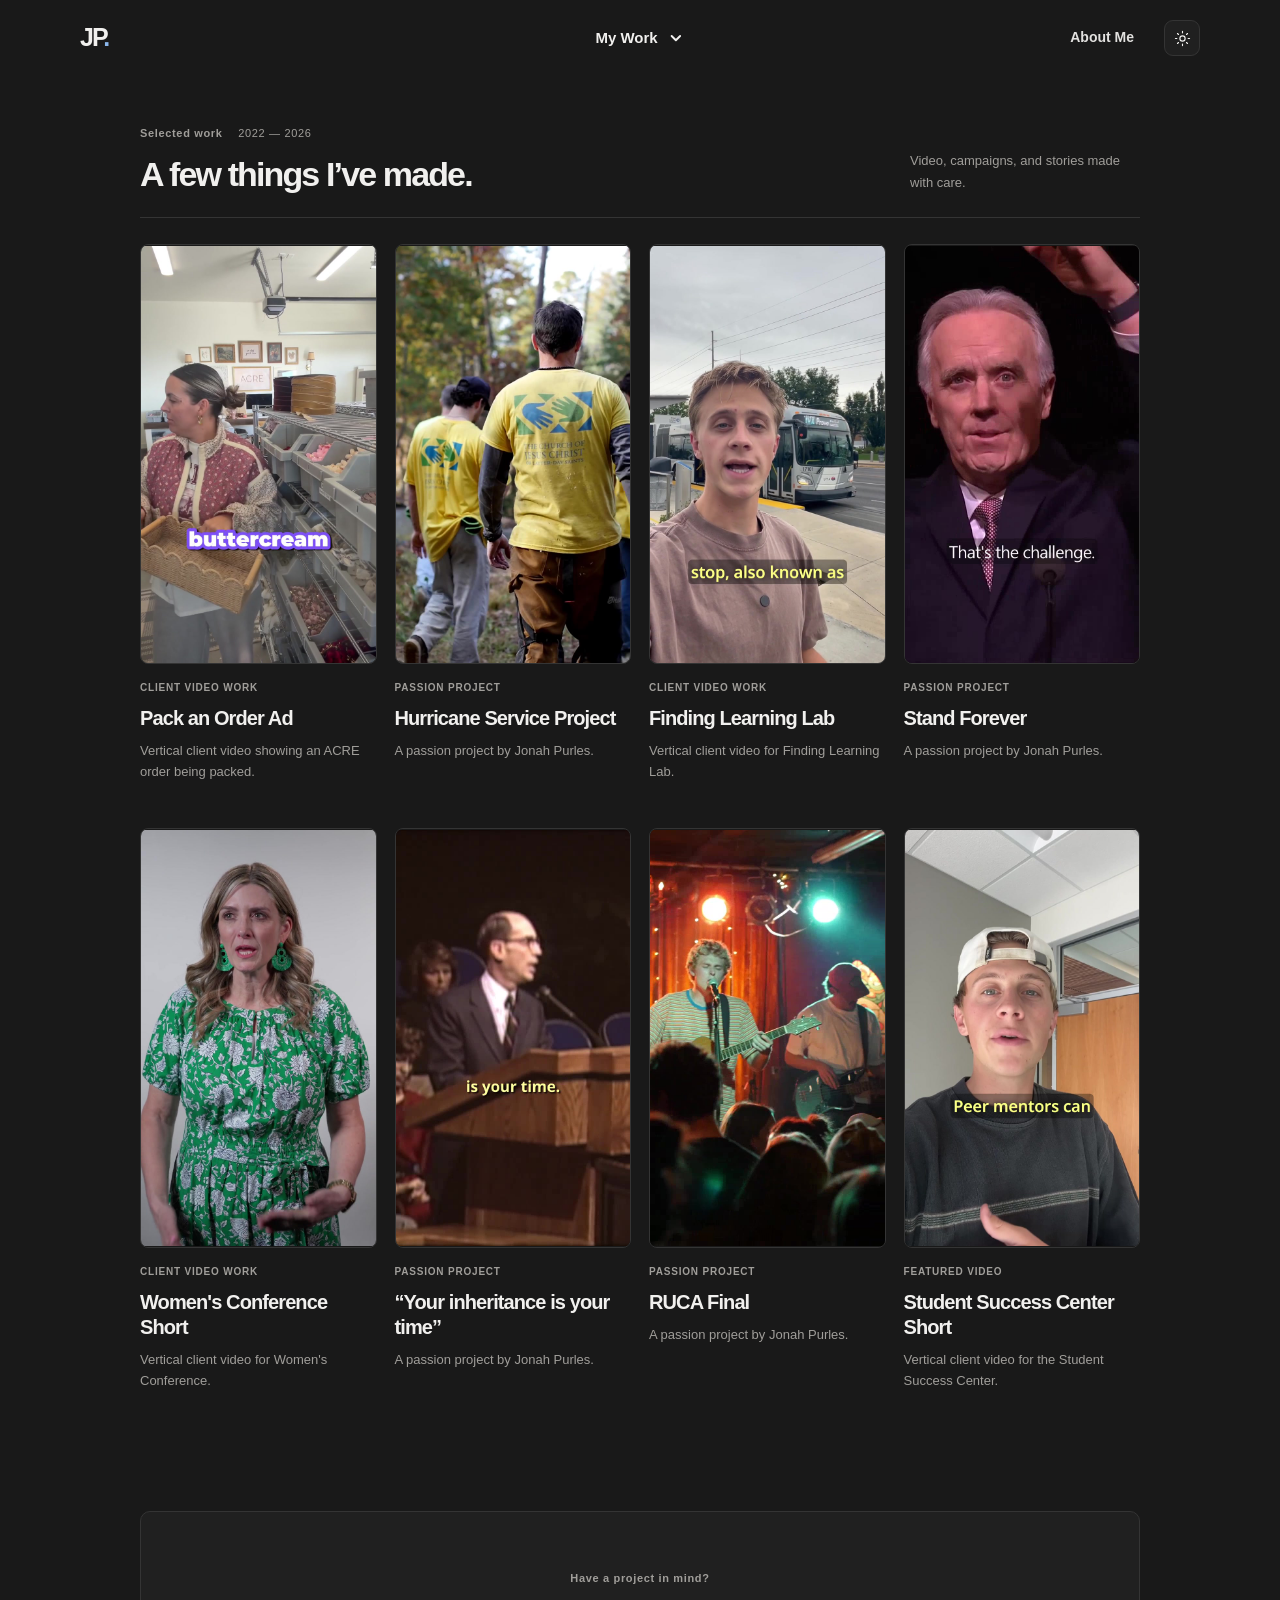
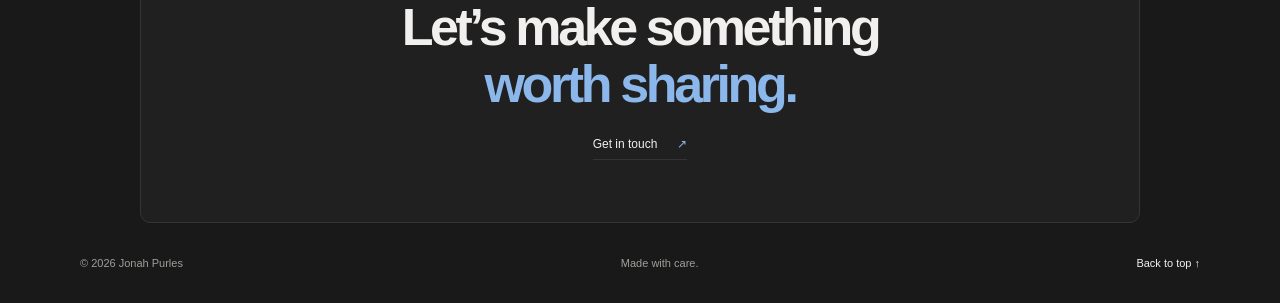
==== commit b60ff985: "Add project contribution notes" ====
--- a/index.html
+++ b/index.html
@@ -43,7 +43,7 @@
       <section class="work-section" id="work" aria-labelledby="work-title">
         <div class="section-heading"><div><p class="eyebrow">Selected work <span>2022 — 2026</span></p><h2 id="work-title">A few things I’ve made.</h2></div><p class="section-intro">Video, campaigns, and stories made with care.</p></div>
         <div class="work-list">
-          <article class="work-item" data-sections="byu favorites ad-creation" data-home-featured>
+          <article class="work-item" data-sections="byu favorites ad-creation" data-home-featured data-contribution="Edited footage provided to me into a polished ad creative.">
             <div class="media-placeholder"><video class="project-video" muted playsinline loop preload="none" aria-hidden="true" data-src="assets/videos/acre-pack-an-order.mp4" data-poster="assets/posters/acre-pack-an-order.jpg"></video><img class="project-poster" src="assets/posters/acre-pack-an-order.jpg" alt="" aria-hidden="true"><div class="video-art art-one" aria-hidden="true"><span class="media-caption">CLIENT VIDEO WORK</span><span class="media-word">PACK AN<br />ORDER AD</span><span class="play-mark">▶</span></div></div>
             <div class="work-copy"><p class="work-index">CLIENT VIDEO WORK</p><h3>Pack an Order Ad</h3><p>Vertical client video showing an ACRE order being packed.</p></div>
           </article>
@@ -51,11 +51,11 @@
             <div class="media-placeholder"><video class="project-video" muted playsinline loop preload="none" aria-hidden="true" data-src="" data-image="assets/images/course-load-ad.png"></video><img class="project-poster" src="assets/images/course-load-ad.png" alt="" aria-hidden="true"><div class="video-art art-two" aria-hidden="true"><span class="media-caption">AD CREATION</span><span class="media-word">COURSE<br />LOAD</span><span class="play-mark">▶</span></div></div>
             <div class="work-copy"><p class="work-index">AD CREATION</p><h3>Course Load</h3><p>Vertical ad creative for BYU Independent Study.</p></div>
           </article>
-          <article class="work-item" data-sections="passion favorites" data-passion-order="1" data-home-featured>
-            <div class="media-placeholder"><video class="project-video" muted playsinline loop preload="none" aria-hidden="true" data-src="assets/videos/nc-service.mp4" data-poster="assets/posters/nc-service.jpg"></video><img class="project-poster" src="assets/posters/nc-service.jpg" alt="" aria-hidden="true"><div class="video-art art-three" aria-hidden="true"><span class="media-caption">PASSION PROJECT</span><span class="media-word">NC<br />SERVICE</span><span class="play-mark">▶</span></div></div>
-            <div class="work-copy"><p class="work-index">PASSION PROJECT</p><h3>NC Service</h3><p>A passion project by Jonah Purles.</p></div>
+          <article class="work-item" data-sections="passion favorites" data-passion-order="1" data-home-featured data-contribution="Filmed and edited the project, from capturing footage through the final cut.">
+            <div class="media-placeholder"><video class="project-video" muted playsinline loop preload="none" aria-hidden="true" data-src="assets/videos/nc-service.mp4" data-poster="assets/posters/nc-service.jpg"></video><img class="project-poster" src="assets/posters/nc-service.jpg" alt="" aria-hidden="true"><div class="video-art art-three" aria-hidden="true"><span class="media-caption">PASSION PROJECT</span><span class="media-word">HURRICANE<br />SERVICE PROJECT</span><span class="play-mark">▶</span></div></div>
+            <div class="work-copy"><p class="work-index">PASSION PROJECT</p><h3>Hurricane Service Project</h3><p>A passion project by Jonah Purles.</p></div>
           </article>
-          <article class="work-item" data-sections="byu" data-home-featured>
+          <article class="work-item" data-sections="byu" data-home-featured data-contribution="Filmed and edited the piece, from production through post-production.">
             <div class="media-placeholder"><video class="project-video" muted playsinline loop preload="none" aria-hidden="true" data-src="assets/videos/finding-learning-lab.mp4" data-poster="assets/posters/finding-learning-lab.jpg"></video><img class="project-poster" src="assets/posters/finding-learning-lab.jpg" alt="" aria-hidden="true"><div class="video-art art-four" aria-hidden="true"><span class="media-caption">CLIENT VIDEO WORK</span><span class="media-word">LEARNING<br />LAB</span><span class="play-mark">▶</span></div></div>
             <div class="work-copy"><p class="work-index">CLIENT VIDEO WORK</p><h3>Finding Learning Lab</h3><p>Vertical client video for Finding Learning Lab.</p></div>
           </article>
@@ -63,11 +63,11 @@
             <div class="media-placeholder"><video class="project-video" muted playsinline loop preload="none" aria-hidden="true" data-src="" data-image="assets/images/high-school-values-ad.png"></video><img class="project-poster" src="assets/images/high-school-values-ad.png" alt="" aria-hidden="true"><div class="video-art art-five" aria-hidden="true"><span class="media-caption">AD CREATION</span><span class="media-word">HIGH SCHOOL<br />VALUES</span><span class="play-mark">▶</span></div></div>
             <div class="work-copy"><p class="work-index">AD CREATION</p><h3>High School Values</h3><p>Vertical ad creative for BYU Independent Study.</p></div>
           </article>
-          <article class="work-item" data-sections="passion favorites" data-passion-order="3" data-home-featured>
+          <article class="work-item" data-sections="passion favorites" data-passion-order="3" data-home-featured data-contribution="Edited excerpts from a talk together with complementary video clips to create a concise piece.">
             <div class="media-placeholder"><video class="project-video" muted playsinline loop preload="none" aria-hidden="true" data-src="assets/videos/stand-forever.mp4" data-poster="assets/posters/stand-forever.jpg"></video><img class="project-poster" src="assets/posters/stand-forever.jpg" alt="" aria-hidden="true"><div class="video-art art-six" aria-hidden="true"><span class="media-caption">PASSION PROJECT</span><span class="media-word">STAND<br />FOREVER</span><span class="play-mark">▶</span></div></div>
             <div class="work-copy"><p class="work-index">PASSION PROJECT</p><h3>Stand Forever</h3><p>A passion project by Jonah Purles.</p></div>
           </article>
-          <article class="work-item" data-sections="byu" data-home-featured>
+          <article class="work-item" data-sections="byu" data-home-featured data-contribution="Helped film the event and edited the finished short.">
             <div class="media-placeholder"><video class="project-video" muted playsinline loop preload="none" aria-hidden="true" data-src="assets/videos/wcsc-steps.mp4" data-poster="assets/posters/wcsc-steps.jpg"></video><img class="project-poster" src="assets/posters/wcsc-steps.jpg" alt="" aria-hidden="true"><div class="video-art art-one" aria-hidden="true"><span class="media-caption">CLIENT VIDEO WORK</span><span class="media-word">WOMEN'S<br />CONFERENCE</span><span class="play-mark">▶</span></div></div>
             <div class="work-copy"><p class="work-index">CLIENT VIDEO WORK</p><h3>Women's Conference Short</h3><p>Vertical client video for Women's Conference.</p></div>
           </article>
@@ -75,39 +75,39 @@
             <div class="media-placeholder"><video class="project-video" muted playsinline loop preload="none" aria-hidden="true" data-src="" data-image="assets/images/spooky-semester-ad.png"></video><img class="project-poster" src="assets/images/spooky-semester-ad.png" alt="" aria-hidden="true"><div class="video-art art-two" aria-hidden="true"><span class="media-caption">AD CREATION</span><span class="media-word">SPOOKY<br />SEMESTER</span><span class="play-mark">▶</span></div></div>
             <div class="work-copy"><p class="work-index">AD CREATION</p><h3>Spooky Semester</h3><p>Vertical ad creative for BYU Independent Study.</p></div>
           </article>
-          <article class="work-item" data-sections="passion" data-passion-order="4" data-home-featured>
+          <article class="work-item" data-sections="passion" data-passion-order="4" data-home-featured data-contribution="Edited selected excerpts from a conference or BYU speech into a focused short.">
             <div class="media-placeholder"><video class="project-video" muted playsinline loop preload="none" aria-hidden="true" data-src="assets/videos/eyring-inheritance.mp4" data-poster="assets/posters/eyring-inheritance.jpg"></video><img class="project-poster" src="assets/posters/eyring-inheritance.jpg" alt="" aria-hidden="true"><div class="video-art art-three" aria-hidden="true"><span class="media-caption">PASSION PROJECT</span><span class="media-word">YOUR<br />INHERITANCE<br />IS YOUR TIME</span><span class="play-mark">▶</span></div></div>
             <div class="work-copy"><p class="work-index">PASSION PROJECT</p><h3>“Your inheritance is your time”</h3><p>A passion project by Jonah Purles.</p></div>
           </article>
-          <article class="work-item" data-sections="passion favorites" data-passion-order="2" data-home-featured>
+          <article class="work-item" data-sections="passion favorites" data-passion-order="2" data-home-featured data-contribution="Filmed and edited the video, from capturing footage through the final cut.">
             <div class="media-placeholder"><video class="project-video" muted playsinline loop preload="none" aria-hidden="true" data-src="assets/videos/ruca-final.mp4" data-poster="assets/posters/ruca-final.jpg"></video><img class="project-poster" src="assets/posters/ruca-final.jpg" alt="" aria-hidden="true"><div class="video-art art-four" aria-hidden="true"><span class="media-caption">PASSION PROJECT</span><span class="media-word">RUCA<br />FINAL</span><span class="play-mark">▶</span></div></div>
             <div class="work-copy"><p class="work-index">PASSION PROJECT</p><h3>RUCA Final</h3><p>A passion project by Jonah Purles.</p></div>
           </article>
-          <article class="work-item" data-sections="featured" data-home-featured>
+          <article class="work-item" data-sections="featured" data-home-featured data-contribution="Filmed and edited the short, from production through post-production.">
             <div class="media-placeholder"><video class="project-video" muted playsinline loop preload="none" aria-hidden="true" data-src="assets/videos/sscs-when-classes.mp4" data-poster="assets/posters/sscs-when-classes.jpg"></video><img class="project-poster" src="assets/posters/sscs-when-classes.jpg" alt="" aria-hidden="true"><div class="video-art art-five" aria-hidden="true"><span class="media-caption">CLIENT VIDEO WORK</span><span class="media-word">STUDENT SUCCESS<br />CENTER</span><span class="play-mark">▶</span></div></div>
             <div class="work-copy"><p class="work-index">FEATURED VIDEO</p><h3>Student Success Center Short</h3><p>Vertical client video for the Student Success Center.</p></div>
           </article>
-          <article class="work-item" data-sections="byu ad-creation">
+          <article class="work-item" data-sections="byu ad-creation" data-contribution="Edited footage provided to me into a polished ad creative.">
             <div class="media-placeholder"><video class="project-video" muted playsinline loop preload="none" aria-hidden="true" data-src="assets/videos/acre-savor-fall.mp4" data-poster="assets/posters/acre-savor-fall.jpg"></video><img class="project-poster" src="assets/posters/acre-savor-fall.jpg" alt="" aria-hidden="true"><div class="video-art art-six" aria-hidden="true"><span class="media-caption">CLIENT VIDEO WORK</span><span class="media-word">ACRE<br />FALL</span><span class="play-mark">▶</span></div></div>
             <div class="work-copy"><p class="work-index">CLIENT VIDEO WORK</p><h3>ACRE — Savor Fall</h3><p>Vertical client video for ACRE.</p></div>
           </article>
-          <article class="work-item is-landscape" data-sections="byu" data-aspect="16/9">
+          <article class="work-item is-landscape" data-sections="byu" data-aspect="16/9" data-contribution="Edited the provided footage into the final video.">
             <div class="media-placeholder"><video class="project-video" muted playsinline loop preload="none" aria-hidden="true" data-src="assets/videos/dean-baseball-pitch.mp4" data-poster="assets/posters/dean-baseball-pitch.jpg"></video><img class="project-poster" src="assets/posters/dean-baseball-pitch.jpg" alt="" aria-hidden="true"><div class="video-art art-one" aria-hidden="true"><span class="media-caption">CLIENT VIDEO WORK</span><span class="media-word">BASEBALL<br />PITCH</span><span class="play-mark">▶</span></div></div>
             <div class="work-copy"><p class="work-index">CLIENT VIDEO WORK</p><h3>Dean Baseball Pitch</h3><p>Landscape client video for Dean.</p></div>
           </article>
-          <article class="work-item is-landscape" data-sections="byu" data-aspect="16/9">
+          <article class="work-item is-landscape" data-sections="byu" data-aspect="16/9" data-contribution="Filmed most of the footage and edited the reel.">
             <div class="media-placeholder"><video class="project-video" muted playsinline loop preload="none" aria-hidden="true" data-src="assets/videos/habits-for-life-reel.mp4" data-poster="assets/posters/habits-for-life-reel.jpg"></video><img class="project-poster" src="assets/posters/habits-for-life-reel.jpg" alt="" aria-hidden="true"><div class="video-art art-five" aria-hidden="true"><span class="media-caption">CLIENT VIDEO WORK</span><span class="media-word">HABITS<br />FOR LIFE</span><span class="play-mark">▶</span></div></div>
             <div class="work-copy"><p class="work-index">CLIENT VIDEO WORK</p><h3>Habits for Life Reel</h3><p>Landscape client video for Habits for Life.</p></div>
           </article>
-          <article class="work-item is-landscape" data-sections="byu" data-aspect="16/9">
+          <article class="work-item is-landscape" data-sections="byu" data-aspect="16/9" data-contribution="Edited footage captured by my brother during his Church History trip into a finished short.">
             <div class="media-placeholder"><video class="project-video" muted playsinline loop preload="none" aria-hidden="true" data-src="assets/videos/church-history-trip-edit.mp4" data-poster="assets/posters/church-history-trip-edit.jpg"></video><img class="project-poster" src="assets/posters/church-history-trip-edit.jpg" alt="" aria-hidden="true"><div class="video-art art-two" aria-hidden="true"><span class="media-caption">CLIENT VIDEO WORK</span><span class="media-word">CHURCH<br />HISTORY</span><span class="play-mark">▶</span></div></div>
             <div class="work-copy"><p class="work-index">CLIENT VIDEO WORK</p><h3>Church History Trip Edit</h3><p>Landscape edit for a church history trip.</p></div>
           </article>
-          <article class="work-item" data-sections="passion" data-passion-order="5">
+          <article class="work-item" data-sections="passion" data-passion-order="5" data-contribution="Created a fan edit by selecting and cutting together clips from the film Tron.">
             <div class="media-placeholder"><video class="project-video" muted playsinline loop preload="none" aria-hidden="true" data-src="assets/videos/tron-edit.mp4" data-poster="assets/posters/tron-edit.jpg"></video><img class="project-poster" src="assets/posters/tron-edit.jpg" alt="" aria-hidden="true"><div class="video-art art-three" aria-hidden="true"><span class="media-caption">PASSION PROJECT</span><span class="media-word">TRON<br />EDIT</span><span class="play-mark">▶</span></div></div>
             <div class="work-copy"><p class="work-index">PASSION PROJECT</p><h3>Tron Edit</h3><p>A passion project by Jonah Purles.</p></div>
           </article>
-          <article class="work-item is-landscape" data-sections="passion" data-passion-order="6" data-aspect="16/9">
+          <article class="work-item is-landscape" data-sections="passion" data-passion-order="6" data-aspect="16/9" data-contribution="Developed and assembled the creative independently, shaping the piece through its final cut.">
             <div class="media-placeholder"><video class="project-video" muted playsinline loop preload="none" aria-hidden="true" data-src="assets/videos/arri-creative.mp4" data-poster="assets/posters/arri-creative.jpg"></video><img class="project-poster" src="assets/posters/arri-creative.jpg" alt="" aria-hidden="true"><div class="video-art art-four" aria-hidden="true"><span class="media-caption">PASSION PROJECT</span><span class="media-word">ARRI<br />CREATIVE</span><span class="play-mark">▶</span></div></div>
             <div class="work-copy"><p class="work-index">PASSION PROJECT</p><h3>ARRI Creative</h3><p>A passion project by Jonah Purles.</p></div>
           </article>
@@ -138,6 +138,8 @@
           <p class="eyebrow project-dialog-section"></p>
           <h2 id="project-dialog-title"></h2>
           <p class="project-dialog-description"></p>
+          <p class="eyebrow project-dialog-contribution-label" hidden>My contribution</p>
+          <p class="project-dialog-contribution" hidden></p>
         </div>
       </div>
     </dialog>
--- a/styles.css
+++ b/styles.css
@@ -161,6 +161,9 @@
 .project-dialog-section { text-transform: uppercase; }
 .project-dialog-copy h2 { margin: 0 0 14px; font-size: clamp(28px, 4vw, 42px); font-weight: 620; letter-spacing: -.055em; line-height: 1.1; }
 .project-dialog-description { margin: 0; color: var(--muted); font-size: 14px; }
+.project-dialog-contribution-label { margin: 24px 0 7px; color: var(--accent); font-size: 10px; font-weight: 600; letter-spacing: .1em; text-transform: uppercase; }
+.project-dialog-contribution { margin: 0; color: var(--muted); font-size: 14px; line-height: 1.6; }
+.project-dialog-contribution[hidden], .project-dialog-contribution-label[hidden] { display: none !important; }
 .about-main { padding-bottom: 1px; }
 .about-hero { padding-top: 68px; padding-bottom: 56px; animation: rise-in .55s ease-out both; }
 .about-hero > h1 { margin: 0 0 42px; font-size: clamp(40px, 6vw, 66px); font-weight: 660; letter-spacing: -.07em; line-height: 1.04; }
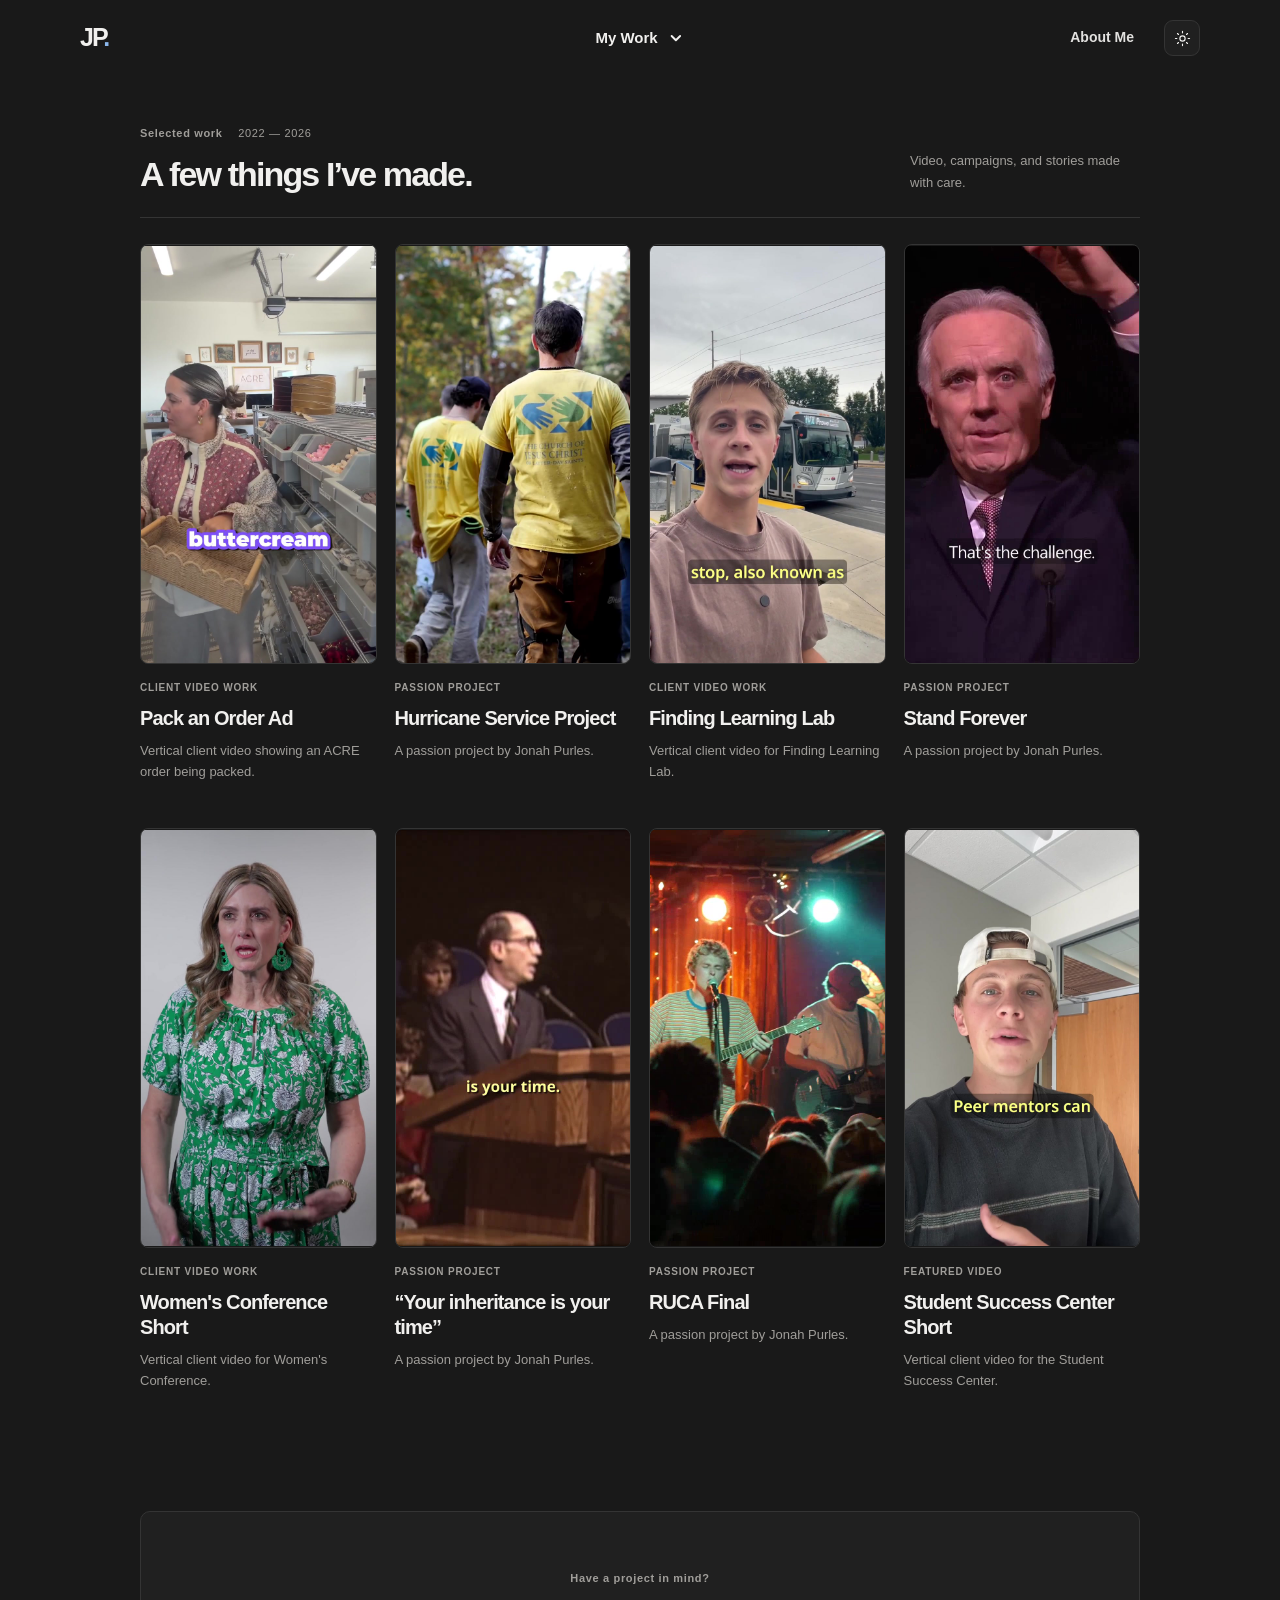
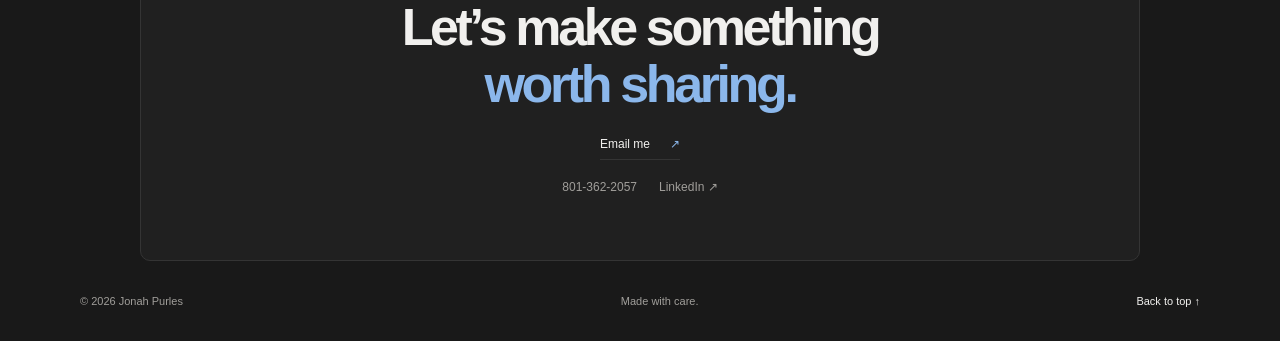
==== commit de917dde: "Add contact details and LinkedIn" ====
--- a/index.html
+++ b/index.html
@@ -124,7 +124,7 @@
         </div>
       </section>
 
-      <section class="contact-band" id="contact"><p class="eyebrow">Have a project in mind?</p><h2>Let’s make something<br /><em>worth sharing.</em></h2><a class="contact-link" href="mailto:hello@example.com">Get in touch <span>↗</span></a></section>
+      <section class="contact-band" id="contact"><p class="eyebrow">Have a project in mind?</p><h2>Let’s make something<br /><em>worth sharing.</em></h2><a class="contact-link" href="mailto:jonahpurles@gmail.com">Email me <span>↗</span></a><div class="contact-details"><a href="tel:+18013622057">801-362-2057</a><a href="https://www.linkedin.com/in/jpurles/" target="_blank" rel="noopener noreferrer">LinkedIn ↗</a></div></section>
     </main>
     <footer class="site-footer"><span>© <span data-year></span> Jonah Purles</span><span>Made with care.</span><a href="#top" aria-label="Back to top">Back to top ↑</a></footer>
     <dialog class="project-dialog" aria-labelledby="project-dialog-title">
--- a/styles.css
+++ b/styles.css
@@ -144,6 +144,9 @@
 .contact-band h2 { margin: 0; font-size: clamp(32px, 5vw, 52px); font-weight: 620; letter-spacing: -.065em; line-height: 1.1; }
 .contact-band h2 em { color: var(--accent); font-style: normal; }
 .contact-link { margin-top: 22px; }
+.contact-details { display: flex; justify-content: center; flex-wrap: wrap; gap: 22px; margin-top: 18px; font-size: 12px; }
+.contact-details a { color: var(--muted); text-decoration: none; transition: color .2s; }
+.contact-details a:hover { color: var(--ink); }
 .site-footer { width: min(1120px, calc(100% - 64px)); min-height: 80px; margin: auto; display: flex; align-items: center; justify-content: space-between; gap: 16px; color: var(--muted); font-size: 11px; }
 .site-footer a { color: var(--ink); text-decoration: none; }
 .project-dialog { position: relative; width: min(980px, calc(100% - 32px)); max-width: none; max-height: 90vh; padding: 0; overflow: auto; border: 1px solid var(--line); border-radius: 12px; background: var(--panel); color: var(--ink); }
@@ -166,14 +169,12 @@
 .project-dialog-contribution[hidden], .project-dialog-contribution-label[hidden] { display: none !important; }
 .about-main { padding-bottom: 1px; }
 .about-hero { padding-top: 68px; padding-bottom: 56px; animation: rise-in .55s ease-out both; }
-.about-hero > h1 { margin: 0 0 42px; font-size: clamp(40px, 6vw, 66px); font-weight: 660; letter-spacing: -.07em; line-height: 1.04; }
-.about-hero > h1 em { color: var(--accent); font-style: normal; }
+.about-headline { margin: 0 0 22px; font-size: clamp(27px, 3vw, 36px); font-weight: 660; letter-spacing: -.06em; line-height: 1.12; }
 .about-split { display: grid; grid-template-columns: 1fr .9fr; align-items: center; gap: 10%; }
 .profile-card { min-height: 0; aspect-ratio: 4 / 5; padding: 0; position: relative; overflow: hidden; border: 1px solid var(--line); border-radius: 10px; background: var(--accent-soft); }
 .profile-photo { display: block; width: 100%; height: 100%; object-fit: cover; object-position: center 46%; }
 .about-copy { max-width: 420px; }
-.about-lede { margin: 0 0 19px; font-size: 22px; font-weight: 570; letter-spacing: -.035em; line-height: 1.4; }
-.about-copy p:not(.about-lede) { margin: 0 0 16px; color: var(--muted); font-size: 13px; }
+.about-copy p { margin: 0 0 16px; color: var(--muted); font-size: 13px; font-weight: 400; line-height: 1.65; }
 .about-copy .text-link { margin-top: 7px; }
 .about-values { padding-top: 24px; padding-bottom: 88px; }
 .belief-grid { display: grid; grid-template-columns: repeat(3, 1fr); gap: 25px; padding-top: 19px; border-top: 1px solid var(--line); }
@@ -198,7 +199,7 @@
   .media-word { font-size: clamp(33px, 9vw, 48px); }
   .contact-band { padding: 45px 20px 49px; }
   .about-hero { padding-top: 45px; padding-bottom: 38px; }
-  .about-hero > h1 { margin-bottom: 29px; }
+  .about-headline { font-size: clamp(29px, 8vw, 38px); }
   .about-split { grid-template-columns: 1fr; gap: 28px; }
   .profile-card { width: min(100%, 430px); justify-self: center; }
   .about-copy { max-width: 570px; }
